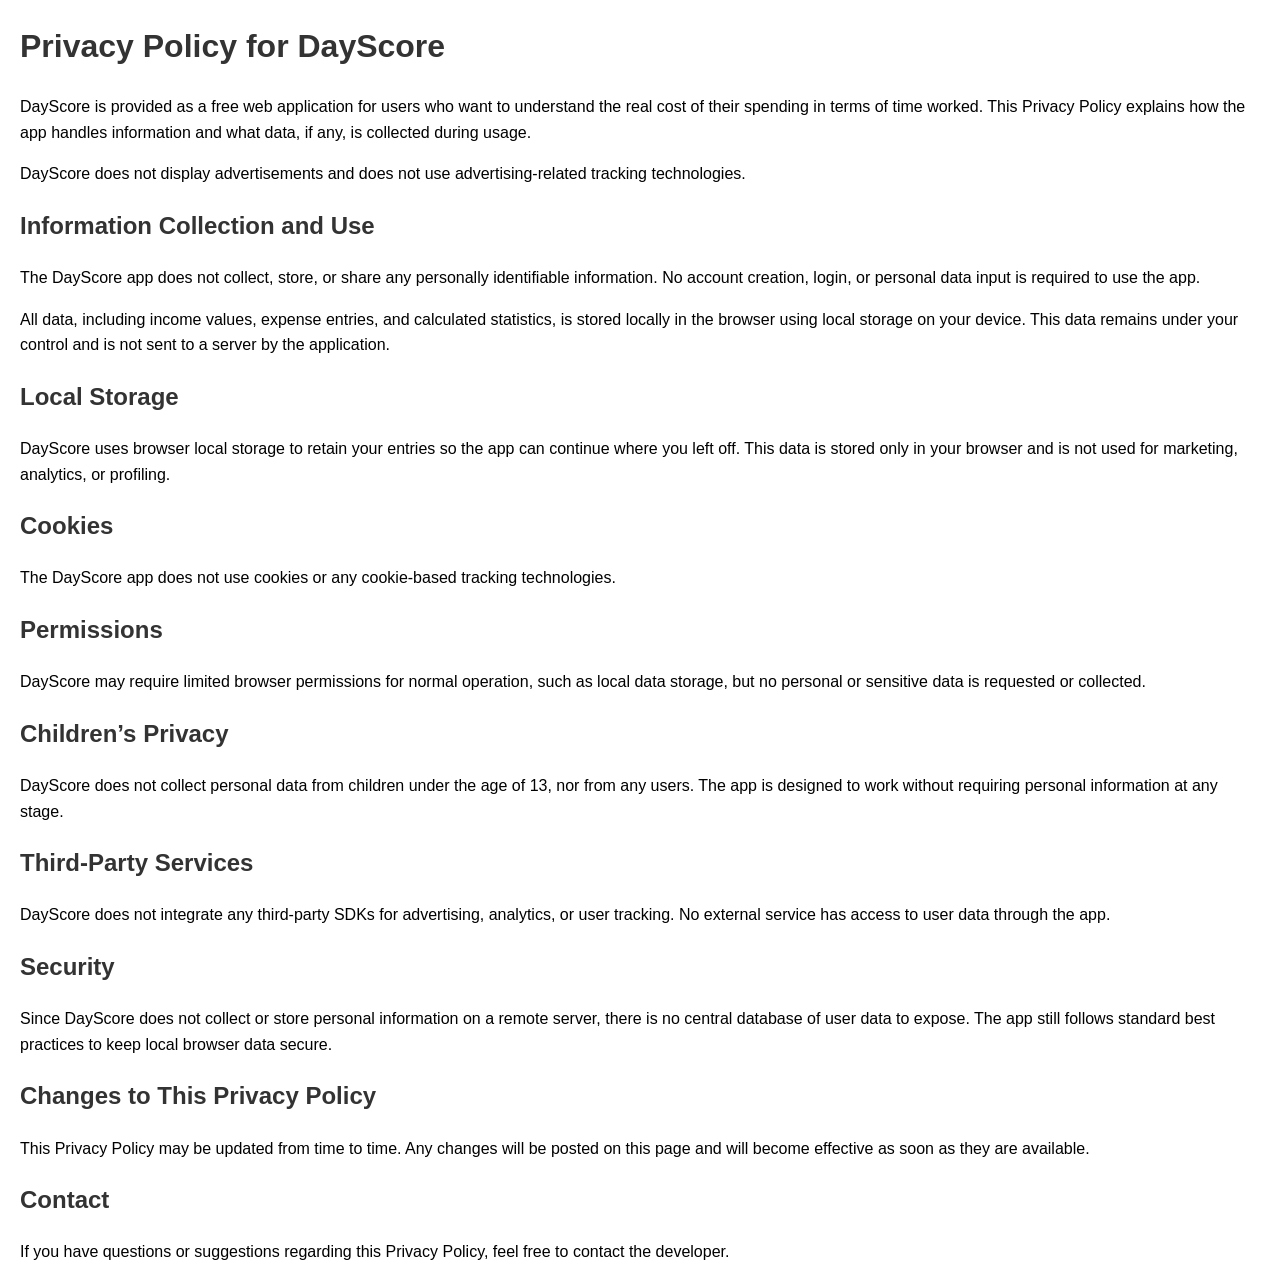
==== docs/privacy_policy.html @ f2116cc3 "Create DayScore landing page and static app based on Timoney branding and functionality" ====
<!DOCTYPE html>
<html lang="en">
<head>
    <meta charset="UTF-8">
    <meta name="viewport" content="width=device-width, initial-scale=1.0">
    <title>Privacy Policy – DayScore</title>
    <style>
        body { font-family: Arial, sans-serif; margin: 20px; line-height: 1.6; }
        h1, h2 { color: #333; }
        a { color: #0066cc; }
    </style>
</head>
<body>

<h1>Privacy Policy for DayScore</h1>

<p>DayScore is provided as a free web application for users who want to understand the real cost of their spending in terms of time worked. This Privacy Policy explains how the app handles information and what data, if any, is collected during usage.</p>

<p>DayScore does not display advertisements and does not use advertising-related tracking technologies.</p>

<h2>Information Collection and Use</h2>
<p>The DayScore app does not collect, store, or share any personally identifiable information. No account creation, login, or personal data input is required to use the app.</p>

<p>All data, including income values, expense entries, and calculated statistics, is stored locally in the browser using local storage on your device. This data remains under your control and is not sent to a server by the application.</p>

<h2>Local Storage</h2>
<p>DayScore uses browser local storage to retain your entries so the app can continue where you left off. This data is stored only in your browser and is not used for marketing, analytics, or profiling.</p>

<h2>Cookies</h2>
<p>The DayScore app does not use cookies or any cookie-based tracking technologies.</p>

<h2>Permissions</h2>
<p>DayScore may require limited browser permissions for normal operation, such as local data storage, but no personal or sensitive data is requested or collected.</p>

<h2>Children’s Privacy</h2>
<p>DayScore does not collect personal data from children under the age of 13, nor from any users. The app is designed to work without requiring personal information at any stage.</p>

<h2>Third-Party Services</h2>
<p>DayScore does not integrate any third-party SDKs for advertising, analytics, or user tracking. No external service has access to user data through the app.</p>

<h2>Security</h2>
<p>Since DayScore does not collect or store personal information on a remote server, there is no central database of user data to expose. The app still follows standard best practices to keep local browser data secure.</p>

<h2>Changes to This Privacy Policy</h2>
<p>This Privacy Policy may be updated from time to time. Any changes will be posted on this page and will become effective as soon as they are available.</p>

<h2>Contact</h2>
<p>If you have questions or suggestions regarding this Privacy Policy, feel free to contact the developer.</p>

</body>
</html>
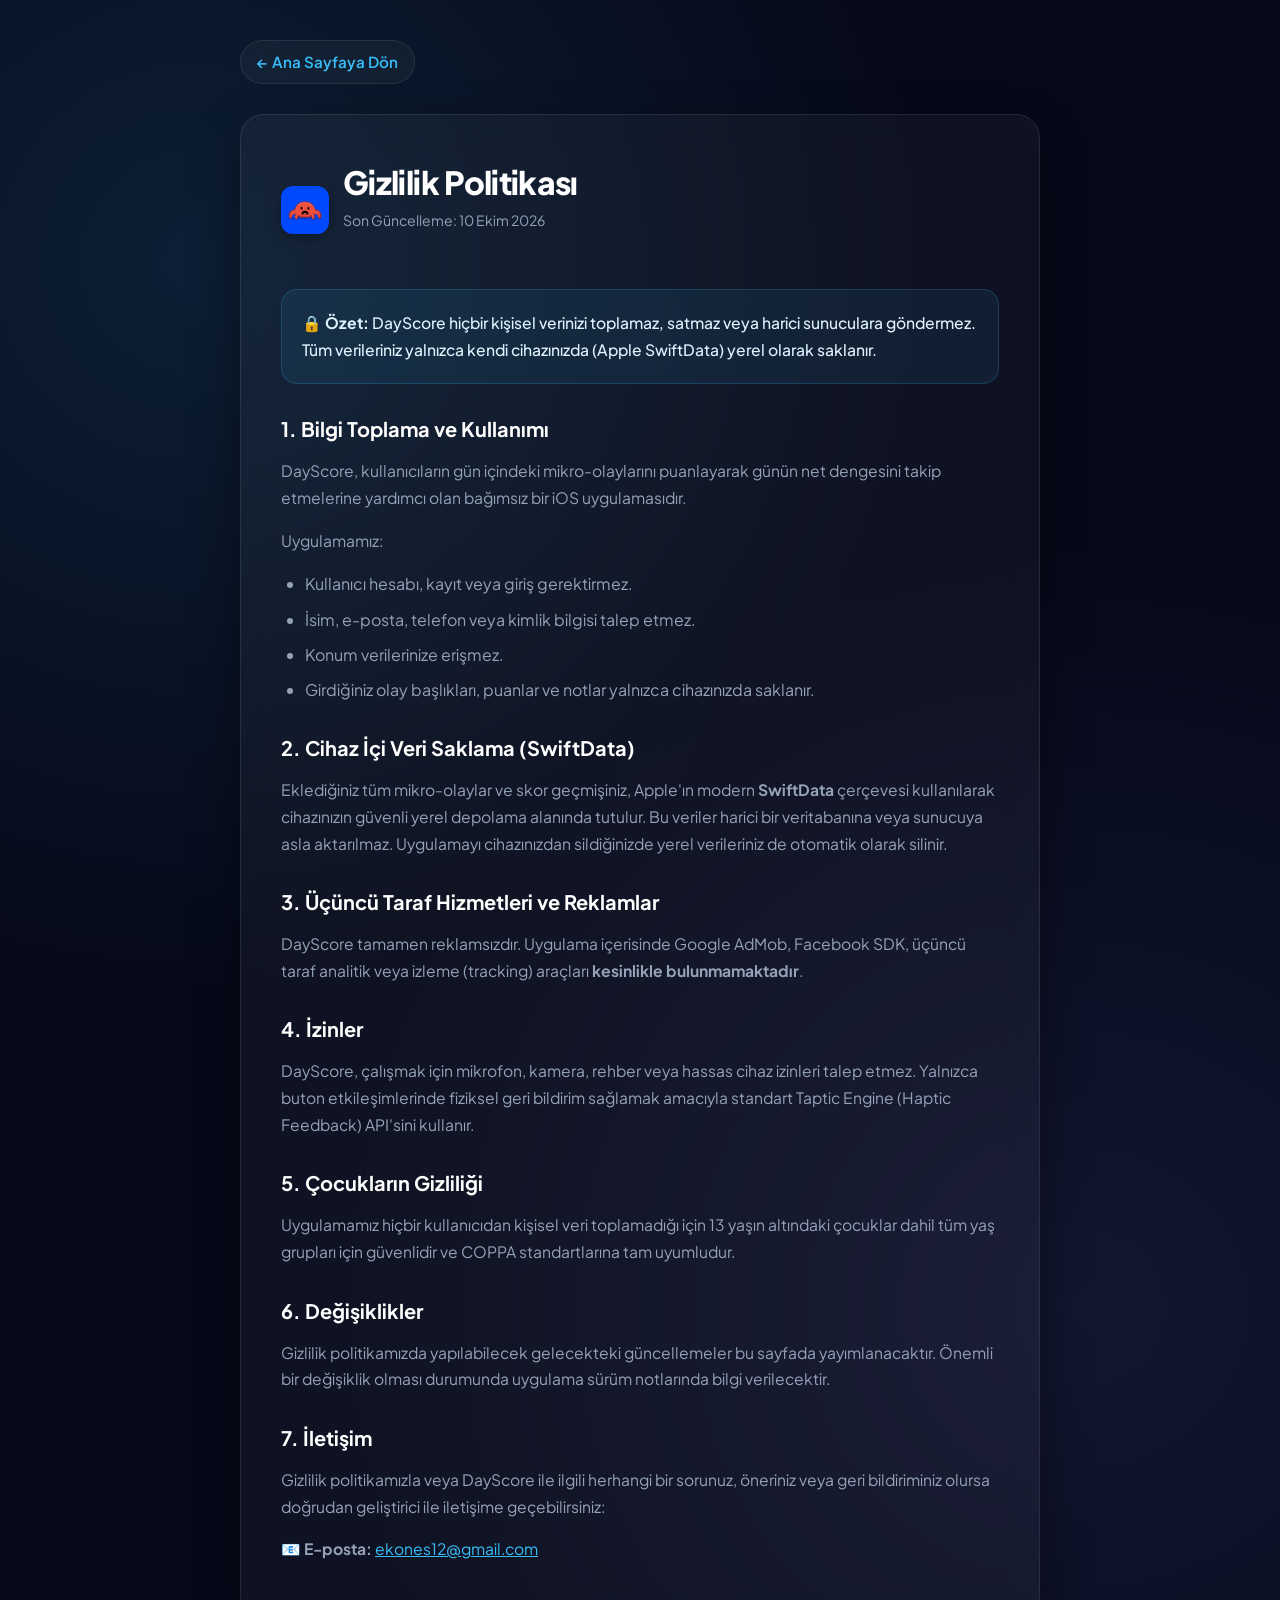
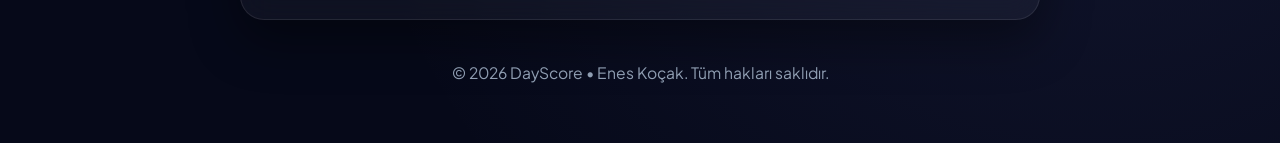
==== commit 646ef8bf: "feat: redesign landing page and interactive simulator for DayScore" ====
--- a/docs/privacy_policy.html
+++ b/docs/privacy_policy.html
@@ -1,51 +1,183 @@
 <!DOCTYPE html>
-<html lang="en">
+<html lang="tr">
 <head>
     <meta charset="UTF-8">
     <meta name="viewport" content="width=device-width, initial-scale=1.0">
-    <title>Privacy Policy – DayScore</title>
+    <title>Gizlilik Politikası – DayScore</title>
+    <meta name="description" content="DayScore Gizlilik Politikası. Kişisel verilerinizin nasıl korunduğunu öğrenin.">
+    <link rel="preconnect" href="https://fonts.googleapis.com">
+    <link rel="preconnect" href="https://fonts.gstatic.com" crossorigin>
+    <link href="https://fonts.googleapis.com/css2?family=Plus+Jakarta+Sans:wght@400;500;600;700;800&display=swap" rel="stylesheet">
     <style>
-        body { font-family: Arial, sans-serif; margin: 20px; line-height: 1.6; }
-        h1, h2 { color: #333; }
-        a { color: #0066cc; }
+        :root {
+            --bg-color: #060919;
+            --card-bg: rgba(255, 255, 255, 0.04);
+            --card-border: rgba(255, 255, 255, 0.09);
+            --text-main: #f1f5f9;
+            --text-muted: #94a3b8;
+            --primary: #38bdf8;
+            --accent: #818cf8;
+        }
+        * { box-sizing: border-box; margin: 0; padding: 0; }
+        body {
+            font-family: 'Plus Jakarta Sans', -apple-system, sans-serif;
+            background-color: var(--bg-color);
+            background-image: 
+                radial-gradient(circle at 15% 15%, rgba(56, 189, 248, 0.12) 0%, transparent 40%),
+                radial-gradient(circle at 85% 75%, rgba(129, 140, 248, 0.10) 0%, transparent 45%);
+            color: var(--text-main);
+            line-height: 1.7;
+            padding: 40px 20px;
+            min-height: 100vh;
+        }
+        .container {
+            max-width: 800px;
+            margin: 0 auto;
+        }
+        .nav-back {
+            display: inline-flex;
+            align-items: center;
+            gap: 8px;
+            color: var(--primary);
+            text-decoration: none;
+            font-weight: 600;
+            font-size: 0.95rem;
+            margin-bottom: 30px;
+            padding: 8px 16px;
+            background: var(--card-bg);
+            border: 1px solid var(--card-border);
+            border-radius: 999px;
+            backdrop-filter: blur(12px);
+            transition: all 0.2s ease;
+        }
+        .nav-back:hover {
+            background: rgba(255, 255, 255, 0.08);
+            transform: translateX(-3px);
+        }
+        .card {
+            background: var(--card-bg);
+            border: 1px solid var(--card-border);
+            border-radius: 24px;
+            padding: 40px;
+            backdrop-filter: blur(16px);
+            box-shadow: 0 20px 50px rgba(0, 0, 0, 0.4);
+        }
+        .brand {
+            display: flex;
+            align-items: center;
+            gap: 14px;
+            margin-bottom: 24px;
+        }
+        .brand img {
+            width: 48px;
+            height: 48px;
+            border-radius: 12px;
+            box-shadow: 0 4px 14px rgba(0, 0, 0, 0.3);
+        }
+        h1 {
+            font-size: 2rem;
+            font-weight: 800;
+            color: #fff;
+            letter-spacing: -0.02em;
+        }
+        .date {
+            color: var(--text-muted);
+            font-size: 0.88rem;
+            margin-bottom: 32px;
+        }
+        h2 {
+            font-size: 1.25rem;
+            font-weight: 700;
+            color: #fff;
+            margin: 28px 0 12px 0;
+            display: flex;
+            align-items: center;
+            gap: 8px;
+        }
+        p {
+            color: var(--text-muted);
+            margin-bottom: 16px;
+            font-size: 0.98rem;
+        }
+        ul {
+            margin: 12px 0 20px 24px;
+            color: var(--text-muted);
+        }
+        li {
+            margin-bottom: 8px;
+        }
+        .highlight-box {
+            background: rgba(56, 189, 248, 0.08);
+            border: 1px solid rgba(56, 189, 248, 0.2);
+            border-radius: 16px;
+            padding: 20px;
+            margin: 24px 0;
+        }
+        .highlight-box p {
+            color: #e0f2fe;
+            margin: 0;
+            font-weight: 500;
+        }
+        footer {
+            margin-top: 40px;
+            text-align: center;
+            color: var(--text-muted);
+            font-size: 0.85rem;
+        }
     </style>
 </head>
 <body>
+    <div class="container">
+        <a href="./index.html" class="nav-back">
+            ← Ana Sayfaya Dön
+        </a>
 
-<h1>Privacy Policy for DayScore</h1>
+        <div class="card">
+            <div class="brand">
+                <img src="./assets/icon.png" alt="DayScore Logo">
+                <div>
+                    <h1>Gizlilik Politikası</h1>
+                    <div class="date">Son Güncelleme: 10 Ekim 2026</div>
+                </div>
+            </div>
 
-<p>DayScore is provided as a free web application for users who want to understand the real cost of their spending in terms of time worked. This Privacy Policy explains how the app handles information and what data, if any, is collected during usage.</p>
+            <div class="highlight-box">
+                <p>🔒 <strong>Özet:</strong> DayScore hiçbir kişisel verinizi toplamaz, satmaz veya harici sunuculara göndermez. Tüm verileriniz yalnızca kendi cihazınızda (Apple SwiftData) yerel olarak saklanır.</p>
+            </div>
 
-<p>DayScore does not display advertisements and does not use advertising-related tracking technologies.</p>
+            <h2>1. Bilgi Toplama ve Kullanımı</h2>
+            <p>DayScore, kullanıcıların gün içindeki mikro-olaylarını puanlayarak günün net dengesini takip etmelerine yardımcı olan bağımsız bir iOS uygulamasıdır.</p>
+            <p>Uygulamamız:</p>
+            <ul>
+                <li>Kullanıcı hesabı, kayıt veya giriş gerektirmez.</li>
+                <li>İsim, e-posta, telefon veya kimlik bilgisi talep etmez.</li>
+                <li>Konum verilerinize erişmez.</li>
+                <li>Girdiğiniz olay başlıkları, puanlar ve notlar yalnızca cihazınızda saklanır.</li>
+            </ul>
 
-<h2>Information Collection and Use</h2>
-<p>The DayScore app does not collect, store, or share any personally identifiable information. No account creation, login, or personal data input is required to use the app.</p>
+            <h2>2. Cihaz İçi Veri Saklama (SwiftData)</h2>
+            <p>Eklediğiniz tüm mikro-olaylar ve skor geçmişiniz, Apple'ın modern <strong>SwiftData</strong> çerçevesi kullanılarak cihazınızın güvenli yerel depolama alanında tutulur. Bu veriler harici bir veritabanına veya sunucuya asla aktarılmaz. Uygulamayı cihazınızdan sildiğinizde yerel verileriniz de otomatik olarak silinir.</p>
 
-<p>All data, including income values, expense entries, and calculated statistics, is stored locally in the browser using local storage on your device. This data remains under your control and is not sent to a server by the application.</p>
+            <h2>3. Üçüncü Taraf Hizmetleri ve Reklamlar</h2>
+            <p>DayScore tamamen reklamsızdır. Uygulama içerisinde Google AdMob, Facebook SDK, üçüncü taraf analitik veya izleme (tracking) araçları <strong>kesinlikle bulunmamaktadır</strong>.</p>
 
-<h2>Local Storage</h2>
-<p>DayScore uses browser local storage to retain your entries so the app can continue where you left off. This data is stored only in your browser and is not used for marketing, analytics, or profiling.</p>
+            <h2>4. İzinler</h2>
+            <p>DayScore, çalışmak için mikrofon, kamera, rehber veya hassas cihaz izinleri talep etmez. Yalnızca buton etkileşimlerinde fiziksel geri bildirim sağlamak amacıyla standart Taptic Engine (Haptic Feedback) API'sini kullanır.</p>
 
-<h2>Cookies</h2>
-<p>The DayScore app does not use cookies or any cookie-based tracking technologies.</p>
+            <h2>5. Çocukların Gizliliği</h2>
+            <p>Uygulamamız hiçbir kullanıcıdan kişisel veri toplamadığı için 13 yaşın altındaki çocuklar dahil tüm yaş grupları için güvenlidir ve COPPA standartlarına tam uyumludur.</p>
 
-<h2>Permissions</h2>
-<p>DayScore may require limited browser permissions for normal operation, such as local data storage, but no personal or sensitive data is requested or collected.</p>
+            <h2>6. Değişiklikler</h2>
+            <p>Gizlilik politikamızda yapılabilecek gelecekteki güncellemeler bu sayfada yayımlanacaktır. Önemli bir değişiklik olması durumunda uygulama sürüm notlarında bilgi verilecektir.</p>
 
-<h2>Children’s Privacy</h2>
-<p>DayScore does not collect personal data from children under the age of 13, nor from any users. The app is designed to work without requiring personal information at any stage.</p>
+            <h2>7. İletişim</h2>
+            <p>Gizlilik politikamızla veya DayScore ile ilgili herhangi bir sorunuz, öneriniz veya geri bildiriminiz olursa doğrudan geliştirici ile iletişime geçebilirsiniz:</p>
+            <p>📧 <strong>E-posta:</strong> <a href="mailto:ekones12@gmail.com" style="color: var(--primary);">ekones12@gmail.com</a></p>
+        </div>
 
-<h2>Third-Party Services</h2>
-<p>DayScore does not integrate any third-party SDKs for advertising, analytics, or user tracking. No external service has access to user data through the app.</p>
-
-<h2>Security</h2>
-<p>Since DayScore does not collect or store personal information on a remote server, there is no central database of user data to expose. The app still follows standard best practices to keep local browser data secure.</p>
-
-<h2>Changes to This Privacy Policy</h2>
-<p>This Privacy Policy may be updated from time to time. Any changes will be posted on this page and will become effective as soon as they are available.</p>
-
-<h2>Contact</h2>
-<p>If you have questions or suggestions regarding this Privacy Policy, feel free to contact the developer.</p>
-
+        <footer>
+            <p>© 2026 DayScore • Enes Koçak. Tüm hakları saklıdır.</p>
+        </footer>
+    </div>
 </body>
 </html>
